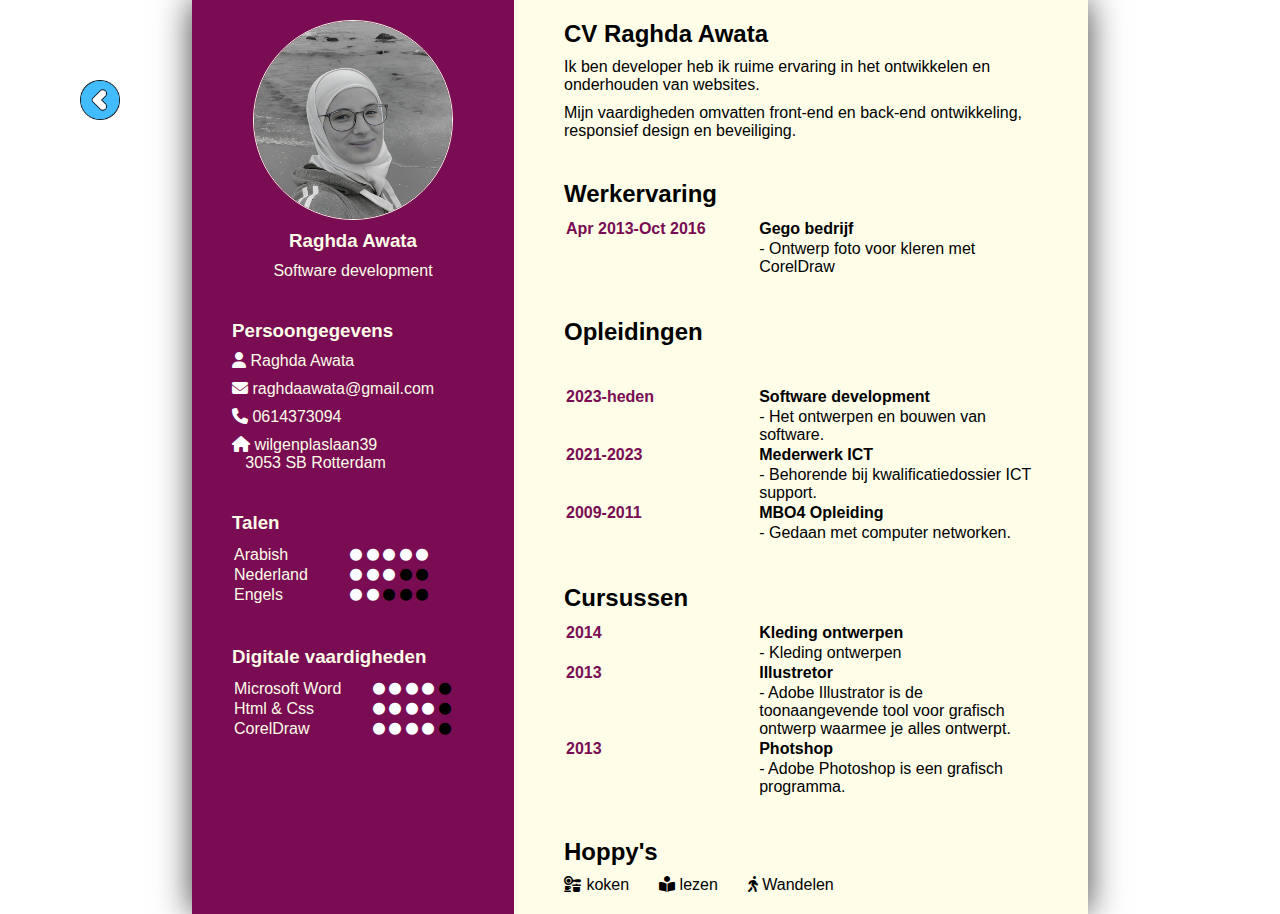
==== CV.html @ a928d436 "Add files via upload" ====
<!DOCTYPE html>
<html lang="en">
  <head>
    <meta charset="UTF-8" />
    <meta name="viewport" content="width=device-width, initial-scale=1.0" />
    <title>CV</title>
    <link rel="stylesheet" href="nieuw_cvStyle.css" />
    <link
      rel="stylesheet"
      href="https://cdnjs.cloudflare.com/ajax/libs/font-awesome/6.4.2/css/all.min.css"
    />
    <link href="https://fonts.cdnfonts.com/css/sumptuous" rel="stylesheet" />
    <link rel="icon" type="image/logo" href="logo3.png">

  </head>

  <body>
    <div class="icon">
      <a href="index.html">
        <img src="back.png" alt="back" width="40" height="40" />
      </a>
    </div>
    <div class="container">
      <div class="left">
        <section class="section1">
          <img src="ragheed21.png" alt="persoonlijke foto voor CV" />
          <h3>Raghda Awata</h3>
          <p>Software development</p>
        </section>

        <section>
          <h3>Persoongegevens</h3>
          <p>
            <i class="fa-solid fa-user" style="color: #fafafa"></i> Raghda Awata
          </p>
          <p>
            <i class="fa-solid fa-envelope" style="color: #ffffff"></i>
            raghdaawata@gmail.com
          </p>
          <p>
            <i class="fa-solid fa-phone" style="color: #ffffff"></i> 0614373094
          </p>
          <p>
            <i class="fa-solid fa-house" style="color: #ffffff"></i>
            wilgenplaslaan39 <br />&nbsp; &nbsp;3053 SB Rotterdam
          </p>
        </section>

        <section>
          <h3>Talen</h3>
          <table>
            <tr>
              <td>Arabish</td>
              <td></td>
              <td>
                <i class="fa-solid fa-circle fa-xs" style="color: #fafcff"></i>
                <i class="fa-solid fa-circle fa-xs" style="color: #fafcff"></i>
                <i class="fa-solid fa-circle fa-xs" style="color: #fafcff"></i>
                <i class="fa-solid fa-circle fa-xs" style="color: #ffffff"></i>
                <i class="fa-solid fa-circle fa-xs" style="color: #ffffff"></i>
              </td>
            </tr>

            <tr>
              <td colspan="2">Nederland</td>
              <td>
                <i class="fa-solid fa-circle fa-xs" style="color: #fafcff"></i>
                <i class="fa-solid fa-circle fa-xs" style="color: #fafcff"></i>
                <i class="fa-solid fa-circle fa-xs" style="color: #fafcff"></i>
                <i class="fa-solid fa-circle fa-xs" style="color: #000000"></i>
                <i class="fa-solid fa-circle fa-xs" style="color: #000000"></i>
              </td>
            </tr>

            <tr>
              <td colspan="2">Engels</td>
              <td>
                <i class="fa-solid fa-circle fa-xs" style="color: #fafcff"></i>
                <i class="fa-solid fa-circle fa-xs" style="color: #fafcff"></i>
                <i class="fa-solid fa-circle fa-xs" style="color: #000000"></i>
                <i class="fa-solid fa-circle fa-xs" style="color: #000000"></i>
                <i class="fa-solid fa-circle fa-xs" style="color: #000000"></i>
              </td>
            </tr>
          </table>
        </section>

        <section>
          <h3>Digitale vaardigheden</h3>
          <table>
            <tr>
              <td>Microsoft Word</td>
              <td>
                <i class="fa-solid fa-circle fa-xs" style="color: #fafcff"></i>
                <i class="fa-solid fa-circle fa-xs" style="color: #fafcff"></i>
                <i class="fa-solid fa-circle fa-xs" style="color: #fafcff"></i>
                <i class="fa-solid fa-circle fa-xs" style="color: #fafcff"></i>
                <i class="fa-solid fa-circle fa-xs" style="color: #000000"></i>
              </td>
            </tr>
            <tr>
              <td>Html & Css</td>
              <td>
                <i class="fa-solid fa-circle fa-xs" style="color: #fafcff"></i>
                <i class="fa-solid fa-circle fa-xs" style="color: #fafcff"></i>
                <i class="fa-solid fa-circle fa-xs" style="color: #fafcff"></i>
                <i class="fa-solid fa-circle fa-xs" style="color: #fafcff"></i>
                <i class="fa-solid fa-circle fa-xs" style="color: #000000"></i>
              </td>
            </tr>
            <tr>
              <td>CorelDraw</td>
              <td>
                <i class="fa-solid fa-circle fa-xs" style="color: #fafcff"></i>
                <i class="fa-solid fa-circle fa-xs" style="color: #fafcff"></i>
                <i class="fa-solid fa-circle fa-xs" style="color: #fafcff"></i>
                <i class="fa-solid fa-circle fa-xs" style="color: #fafcff"></i>
                <i class="fa-solid fa-circle fa-xs" style="color: #000000"></i>
              </td>
            </tr>
          </table>
        </section>
      </div>

      <div class="right">
        <section class="hero">
          <h2>CV Raghda Awata</h2>
          <p>
            Ik ben developer heb ik ruime ervaring in het ontwikkelen en
            onderhouden van websites.
          </p>
          <p>
            Mijn vaardigheden omvatten front-end en back-end ontwikkeling,
            responsief design en beveiliging.
          </p>
        </section>
        <section class="werk">
          <h2>Werkervaring</h2>
          <table>
            <tr>
              <th class="datum">Apr 2013-Oct 2016</th>
              <th>Gego bedrijf</th>
            </tr>
            <tr>
              <td></td>
              <td>- Ontwerp foto voor kleren met CorelDraw</td>
            </tr>
          </table>
        </section>

        <h2>Opleidingen</h2>
        <table>
          <tr>
            <th class="datum">2023-heden</th>
            <th>Software development</th>
          </tr>
          <tr>
            <td></td>
            <td>- Het ontwerpen en bouwen van software.</td>
          </tr>

          <tr>
            <th class="datum">2021-2023</th>
            <th>Mederwerk ICT</th>
          </tr>
          <tr>
            <td></td>
            <td>- Behorende bij kwalificatiedossier ICT support.</td>
          </tr>

          <tr>
            <th class="datum">2009-2011</th>
            <th>MBO4 Opleiding</th>
          </tr>
          <tr>
            <td></td>
            <td>- Gedaan met computer networken.</td>
          </tr>
        </table>

        <section>
          <h2>Cursussen</h2>
          <table>
            <tr>
              <th class="datum">2014</th>
              <th>Kleding ontwerpen</th>
            </tr>
            <tr>
              <td></td>
              <td>- Kleding ontwerpen</td>
            </tr>

            <tr>
              <th class="datum">2013</th>
              <th>Illustretor</th>
            </tr>
            <tr>
              <td></td>
              <td>
                - Adobe Illustrator is de toonaangevende tool voor grafisch
                ontwerp waarmee je alles ontwerpt.
              </td>
            </tr>

            <tr>
              <th class="datum">2013</th>
              <th>Photshop</th>
            </tr>
            <tr>
              <td></td>
              <td>- Adobe Photoshop is een grafisch programma.</td>
            </tr>
          </table>
        </section>
        <section>
          <h2>Hoppy's</h2>
          <div class="hoppy">
            <p><i class="fa-solid fa-kitchen-set"></i> koken</p>
            <p><i class="fa-solid fa-book-open-reader"></i> lezen</p>
            <p><i class="fa-solid fa-person-walking"></i> Wandelen</p>
          </div>
        </section>
      </div>
    </div>
  </body>
</html>
---- nieuw_cvStyle.css ----
* {
  margin: 0;
  padding: 0;
  box-sizing: border-box;
}
:root {
  --bgcolor: rgb(121, 12, 82);
}
body {
  padding: 0;
  margin: 0;
  display: flex;
  justify-content: center;
  font-family: "Sumptuous", sans-serif;
}
.icon {
  position: fixed;
  left: 5rem;
  top: 5rem;
}
.container {
  display: flex;
  justify-content: center;
  align-content: 60%;
  gap: 10px;
  width: 70%;
  background-color: rgb(253, 253, 232);
  -webkit-box-shadow: 0px 0px 33px 0px rgba(0, 0, 0, 0.75);
  -moz-box-shadow: 0px 0px 33px 0px rgba(0, 0, 0, 0.75);
  box-shadow: 0px 0px 33px 0px rgba(0, 0, 0, 0.75);
}

.left {
  color: rgb(253, 253, 232);
  background-color: var(--bgcolor);
  flex: 1;
}
.right {
  flex: 2;
}
.left,
.right {
  display: flex;
  flex-direction: column;
  align-items: flex-start;
  gap: 40px;
  padding: 20px 40px;
}

section {
  display: flex;
  justify-content: center;
  align-content: center;
  flex-direction: column;
  gap: 10px;
  width: 100%;
}
.section1 {
  align-items: center;
}
.section1 img {
  width: 200px;
  height: 200px;
  border: 1px solid;
  border-radius: 50%;
}

.hoppy {
  display: flex;
  flex-direction: row;
  gap: 30px;
}

table,
th,
td {
  /* border: 2px solid black; */
  text-align: left;
}
.datum {
  width: 40%;
  color: var(--bgcolor);
}
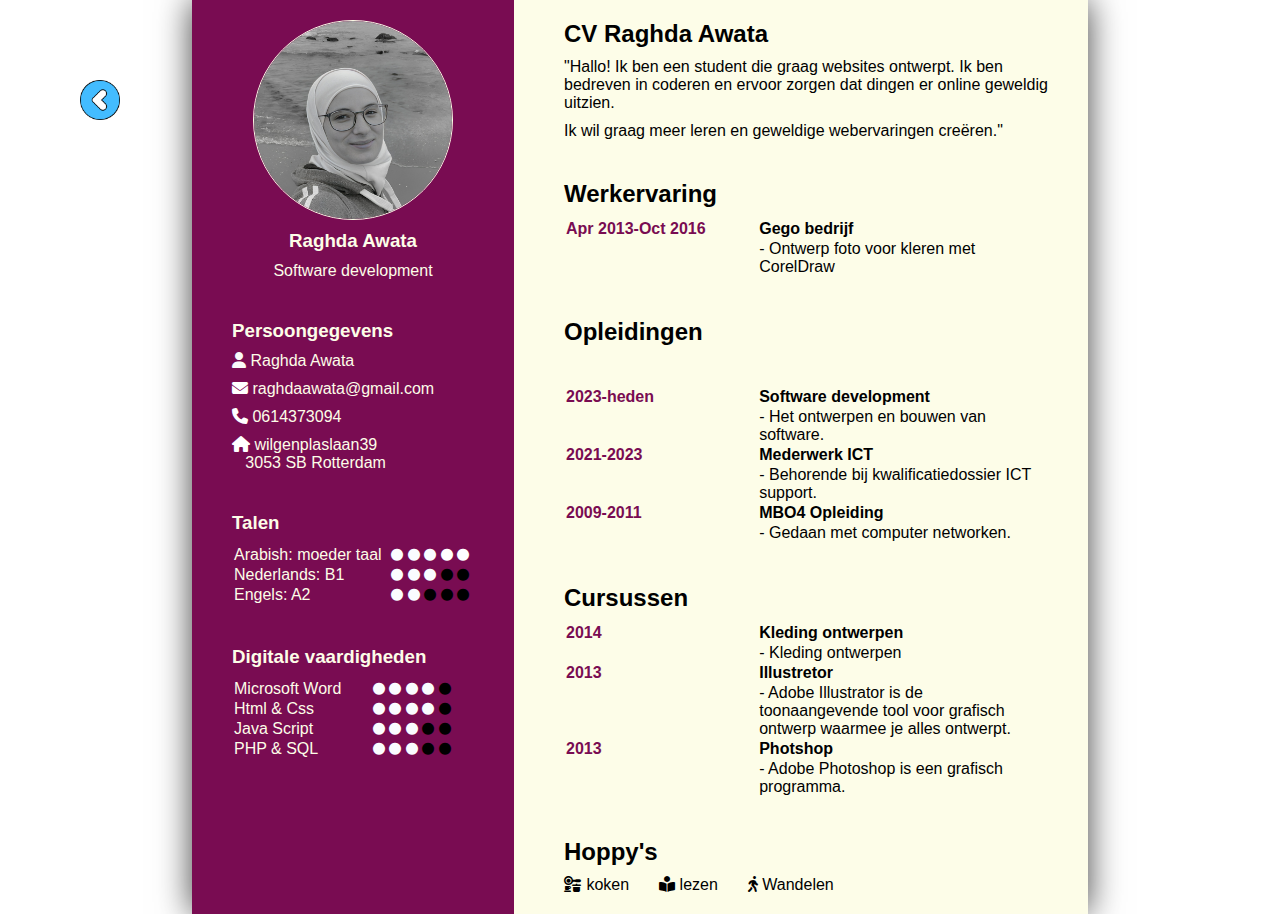
==== commit f0e7a5cb: "Add files via upload" ====
--- a/CV.html
+++ b/CV.html
@@ -50,7 +50,7 @@
           <h3>Talen</h3>
           <table>
             <tr>
-              <td>Arabish</td>
+              <td>Arabish: moeder taal</td>
               <td></td>
               <td>
                 <i class="fa-solid fa-circle fa-xs" style="color: #fafcff"></i>
@@ -62,18 +62,18 @@
             </tr>
 
             <tr>
-              <td colspan="2">Nederland</td>
-              <td>
-                <i class="fa-solid fa-circle fa-xs" style="color: #fafcff"></i>
-                <i class="fa-solid fa-circle fa-xs" style="color: #fafcff"></i>
-                <i class="fa-solid fa-circle fa-xs" style="color: #fafcff"></i>
-                <i class="fa-solid fa-circle fa-xs" style="color: #000000"></i>
-                <i class="fa-solid fa-circle fa-xs" style="color: #000000"></i>
-              </td>
-            </tr>
-
-            <tr>
-              <td colspan="2">Engels</td>
+              <td colspan="2">Nederlands: B1</td>
+              <td>
+                <i class="fa-solid fa-circle fa-xs" style="color: #fafcff"></i>
+                <i class="fa-solid fa-circle fa-xs" style="color: #fafcff"></i>
+                <i class="fa-solid fa-circle fa-xs" style="color: #fafcff"></i>
+                <i class="fa-solid fa-circle fa-xs" style="color: #000000"></i>
+                <i class="fa-solid fa-circle fa-xs" style="color: #000000"></i>
+              </td>
+            </tr>
+
+            <tr>
+              <td colspan="2">Engels: A2</td>
               <td>
                 <i class="fa-solid fa-circle fa-xs" style="color: #fafcff"></i>
                 <i class="fa-solid fa-circle fa-xs" style="color: #fafcff"></i>
@@ -109,15 +109,24 @@
               </td>
             </tr>
             <tr>
-              <td>CorelDraw</td>
-              <td>
-                <i class="fa-solid fa-circle fa-xs" style="color: #fafcff"></i>
-                <i class="fa-solid fa-circle fa-xs" style="color: #fafcff"></i>
-                <i class="fa-solid fa-circle fa-xs" style="color: #fafcff"></i>
-                <i class="fa-solid fa-circle fa-xs" style="color: #fafcff"></i>
-                <i class="fa-solid fa-circle fa-xs" style="color: #000000"></i>
-              </td>
-            </tr>
+              <td>Java Script</td>
+              <td>
+                <i class="fa-solid fa-circle fa-xs" style="color: #fafcff"></i>
+                <i class="fa-solid fa-circle fa-xs" style="color: #fafcff"></i>
+                <i class="fa-solid fa-circle fa-xs" style="color: #fafcff"></i>
+                <i class="fa-solid fa-circle fa-xs" style="color: #000000"></i>
+                <i class="fa-solid fa-circle fa-xs" style="color: #000000"></i>
+              </td>
+            </tr>
+            <td>PHP & SQL</td>
+            <td>
+              <i class="fa-solid fa-circle fa-xs" style="color: #fafcff"></i>
+              <i class="fa-solid fa-circle fa-xs" style="color: #fafcff"></i>
+              <i class="fa-solid fa-circle fa-xs" style="color: #fafcff"></i>
+              <i class="fa-solid fa-circle fa-xs" style="color: #000000"></i>
+              <i class="fa-solid fa-circle fa-xs" style="color: #000000"></i>
+            </td>
+          </tr>
           </table>
         </section>
       </div>
@@ -126,12 +135,12 @@
         <section class="hero">
           <h2>CV Raghda Awata</h2>
           <p>
-            Ik ben developer heb ik ruime ervaring in het ontwikkelen en
-            onderhouden van websites.
-          </p>
-          <p>
-            Mijn vaardigheden omvatten front-end en back-end ontwikkeling,
-            responsief design en beveiliging.
+            "Hallo! Ik ben een student die graag websites ontwerpt. 
+            Ik ben bedreven in coderen en ervoor zorgen dat dingen er online geweldig uitzien.
+
+          </p>
+          <p>
+            Ik wil graag meer leren en geweldige webervaringen creëren."
           </p>
         </section>
         <section class="werk">
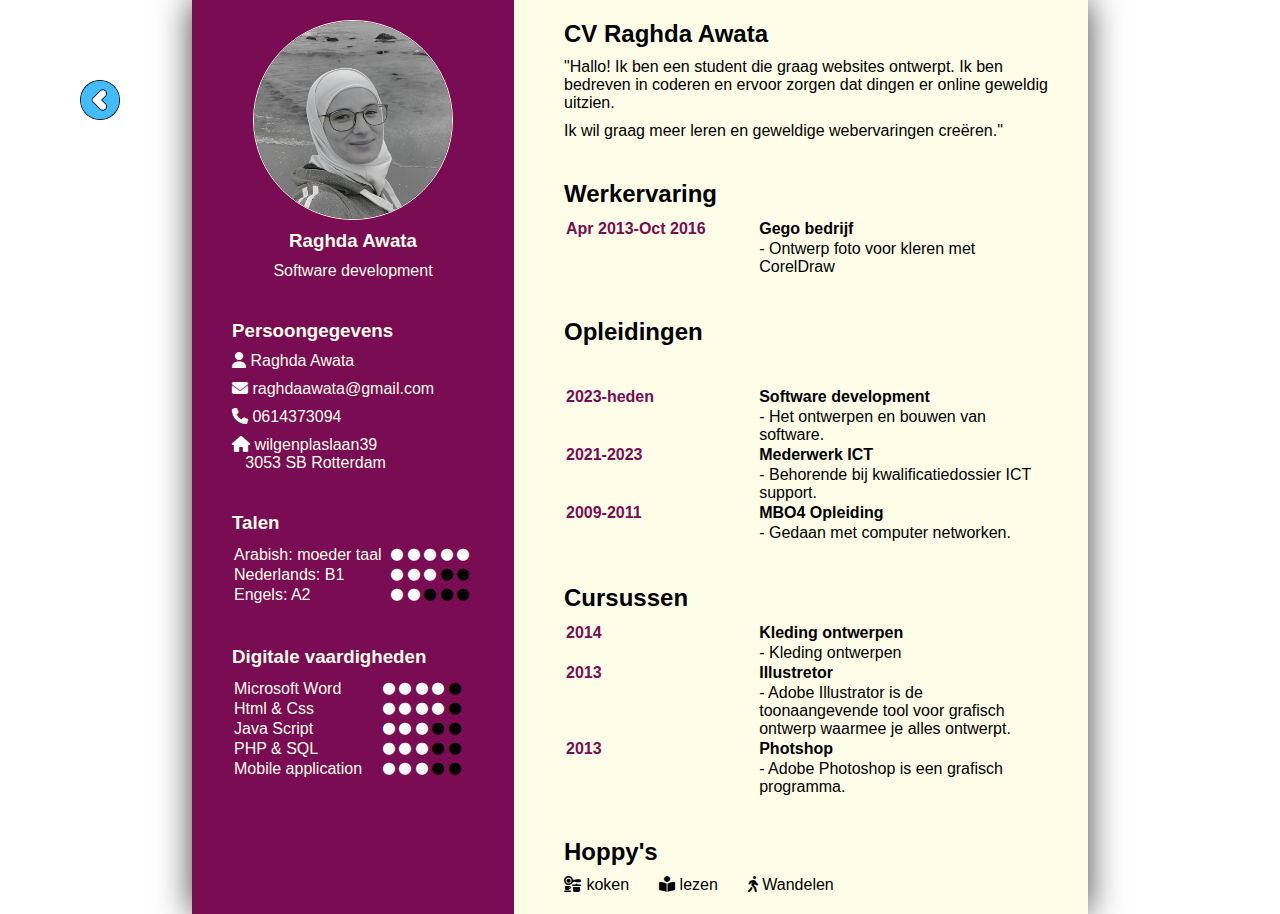
==== commit a290c5f1: "Add files via upload" ====
--- a/CV.html
+++ b/CV.html
@@ -127,6 +127,15 @@
               <i class="fa-solid fa-circle fa-xs" style="color: #000000"></i>
             </td>
           </tr>
+          <td>Mobile application</td>
+            <td>
+              <i class="fa-solid fa-circle fa-xs" style="color: #fafcff"></i>
+              <i class="fa-solid fa-circle fa-xs" style="color: #fafcff"></i>
+              <i class="fa-solid fa-circle fa-xs" style="color: #fafcff"></i>
+              <i class="fa-solid fa-circle fa-xs" style="color: #000000"></i>
+              <i class="fa-solid fa-circle fa-xs" style="color: #000000"></i>
+            </td>
+          </tr>
           </table>
         </section>
       </div>
